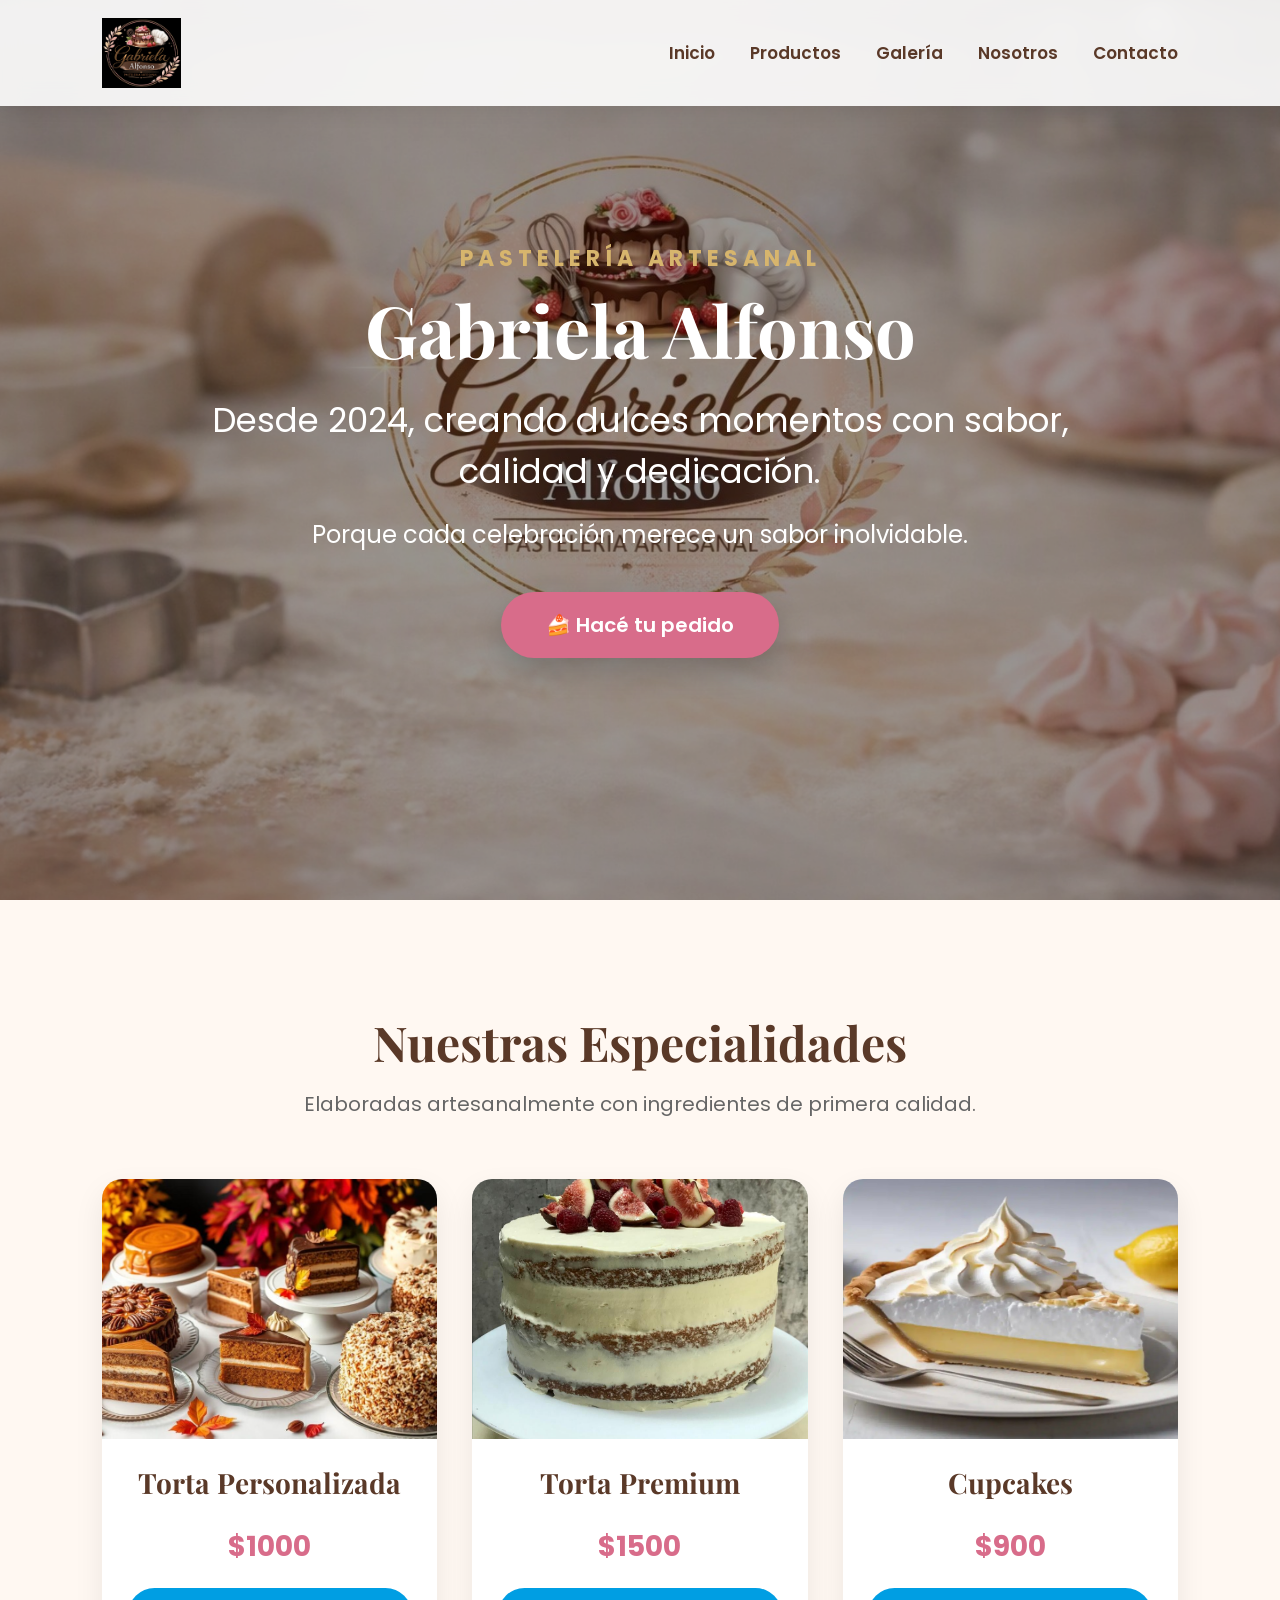
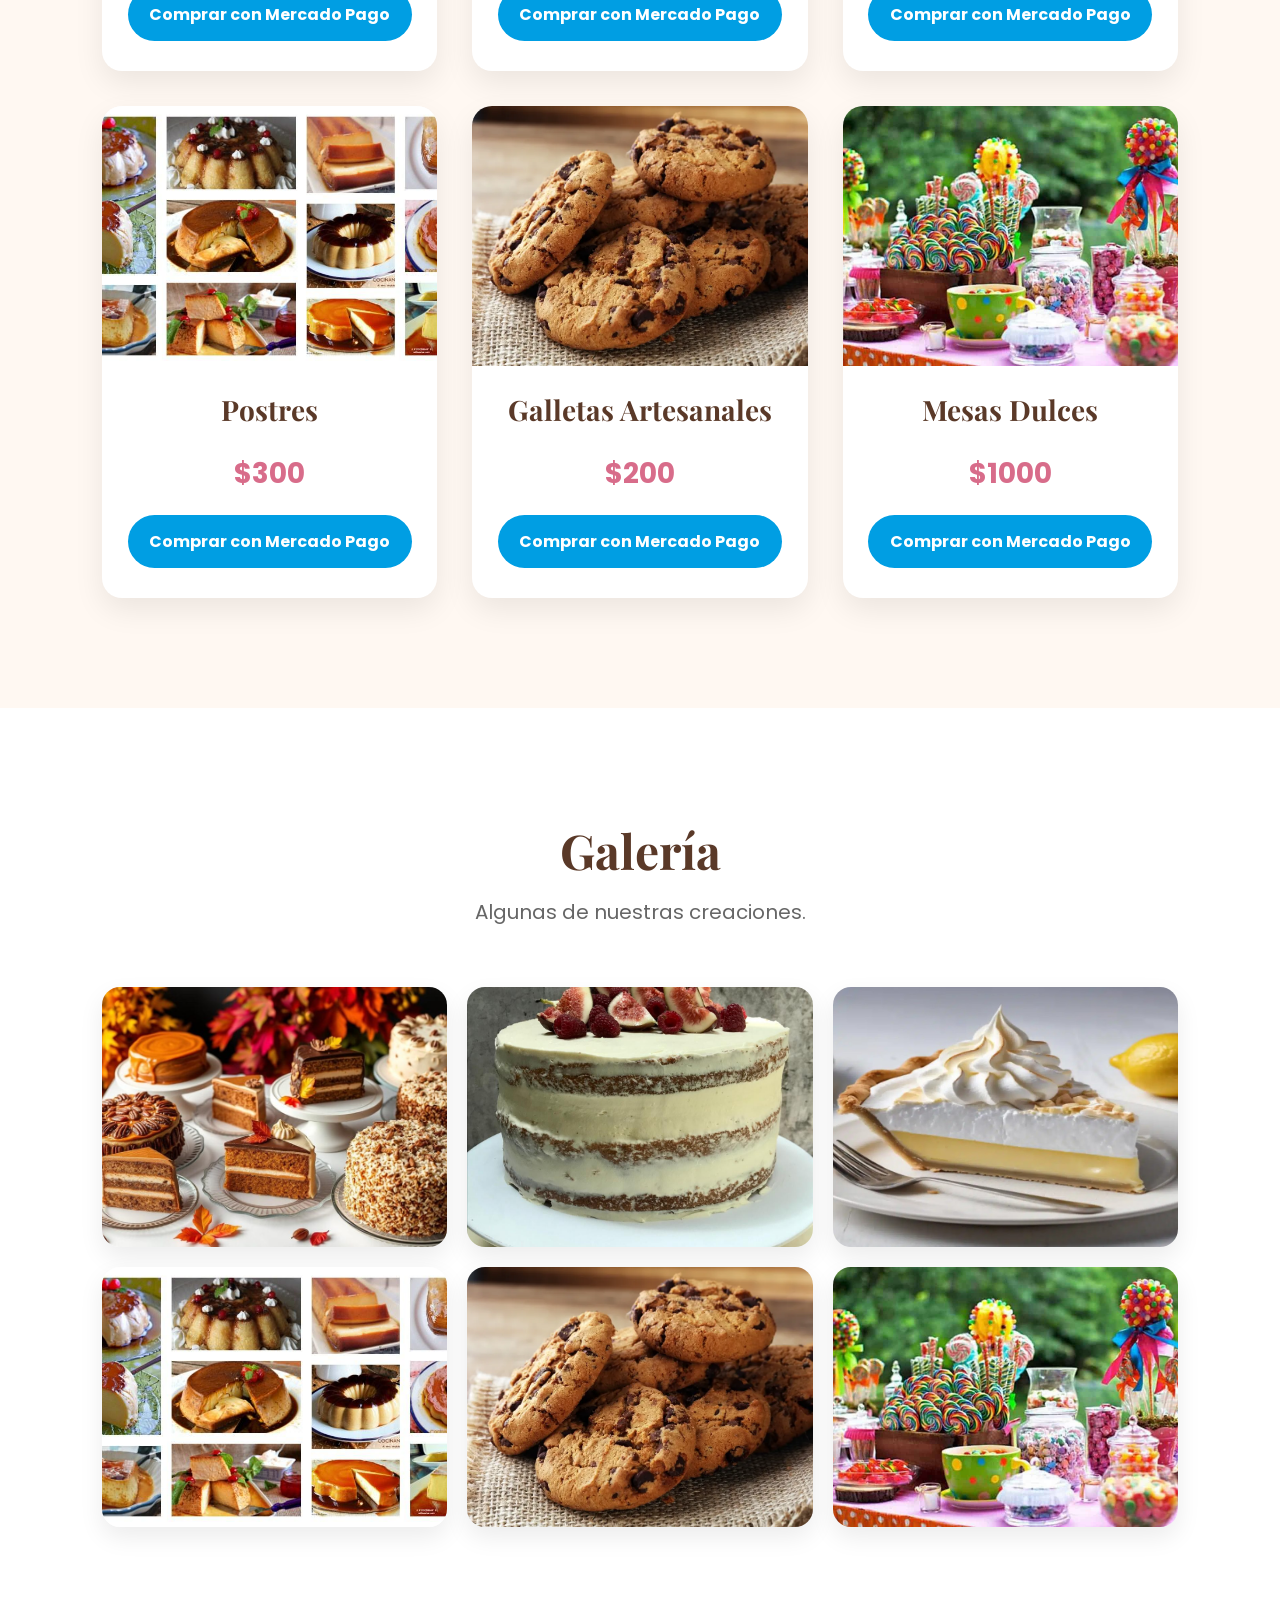
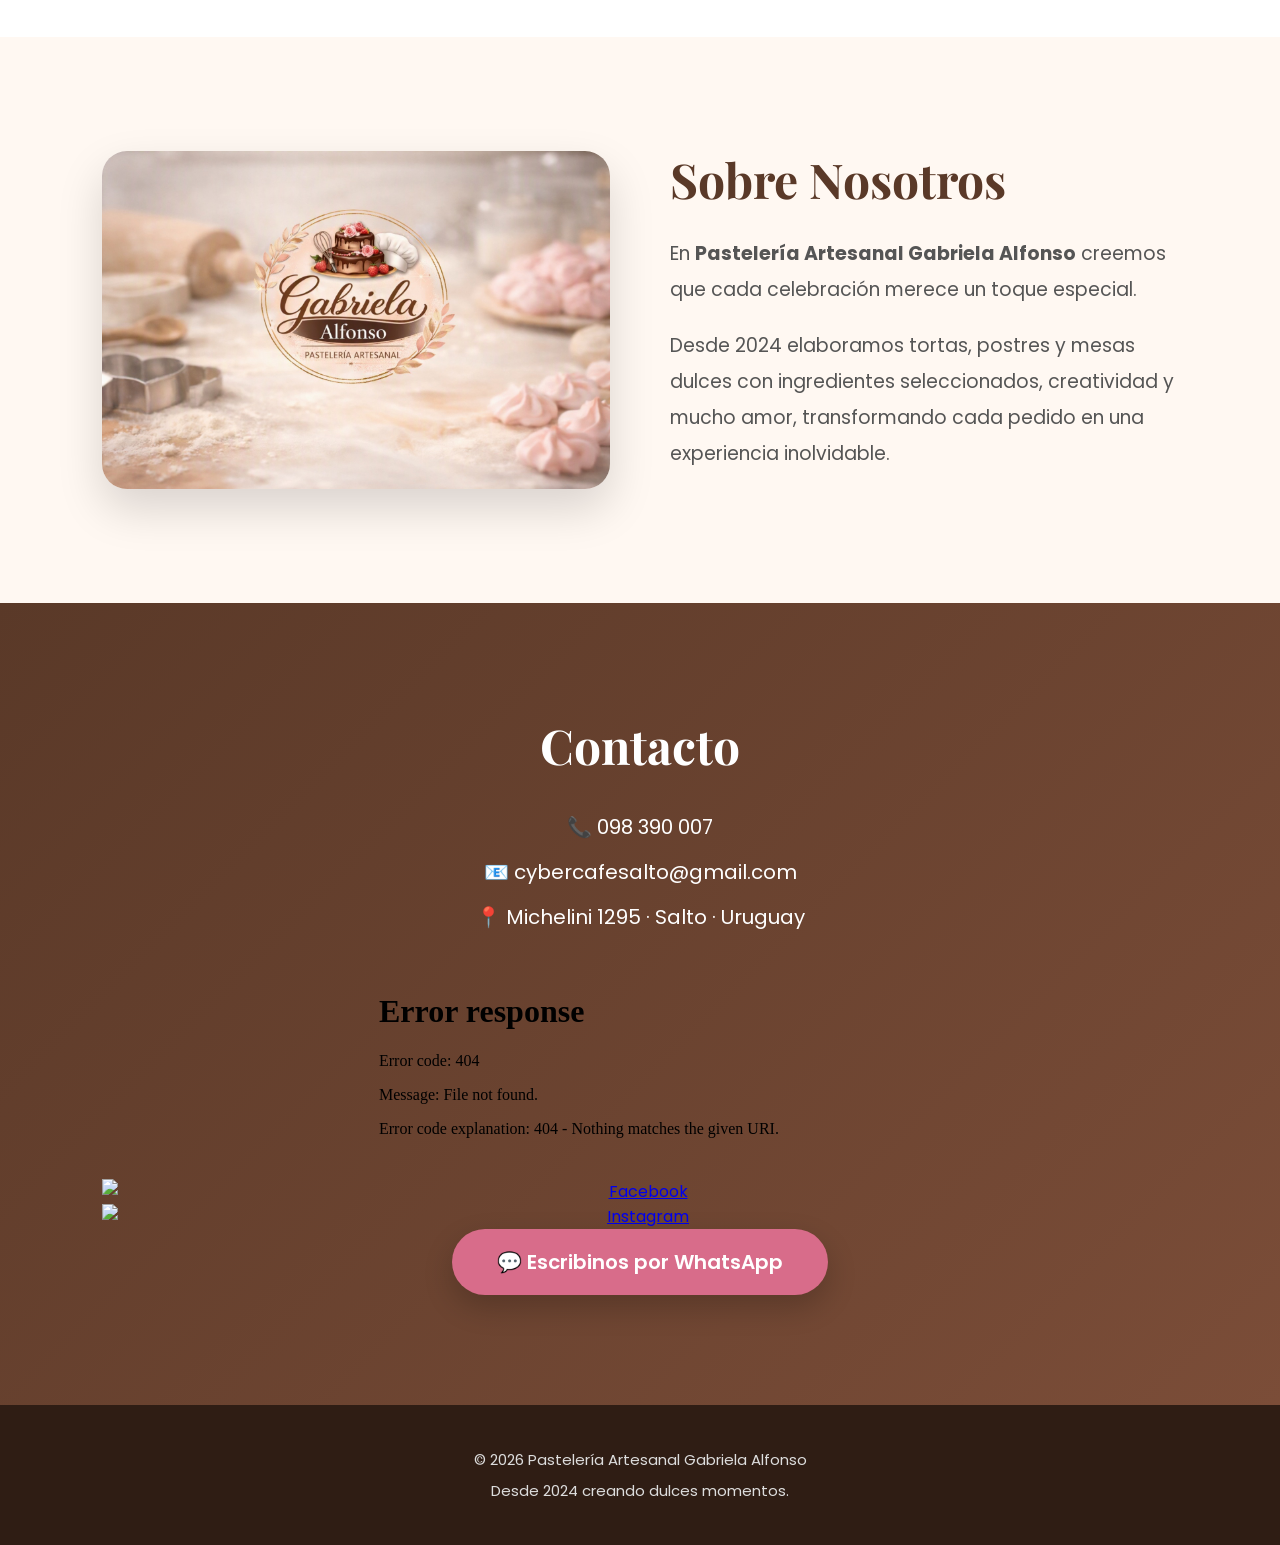
==== index.html @ ba5c2367 "https://github.com/cybercafesalto-crypto/Pasteleria-Gabriela.git" ====
<!DOCTYPE html>
<html lang="es">
<head>
    <meta charset="UTF-8">
    <meta name="viewport" content="width=device-width, initial-scale=1.0">

    <title>Pastelería Artesanal Gabriela Alfonso</title>

    <meta name="description" content="Pastelería artesanal en Salto, Uruguay. Tortas personalizadas, cupcakes, postres, mesas dulces y mucho más.">

    <!-- Google Fonts -->
    <link rel="preconnect" href="https://fonts.googleapis.com">
    <link rel="preconnect" href="https://fonts.gstatic.com" crossorigin>

    <link href="https://fonts.googleapis.com/css2?family=Playfair+Display:wght@600;700;800&family=Poppins:wght@300;400;500;600;700&display=swap" rel="stylesheet">

    <!-- CSS -->
    <link rel="stylesheet" href="styles.css">
</head>

<body>

<!-- ================= HEADER ================= -->

<header class="header">

    <div class="logo">
        <img src="img/logo.png" alt="Pastelería Artesanal Gabriela Alfonso">
    </div>

    <nav class="menu">

        <a href="#inicio">Inicio</a>

        <a href="#productos">Productos</a>

        <a href="#galeria">Galería</a>

        <a href="#nosotros">Nosotros</a>

        <a href="#contacto">Contacto</a>

    </nav>

</header>

<!-- ================= HERO ================= -->

<section id="inicio" class="hero">

    <div class="hero-overlay"></div>

    <div class="hero-content">

        <h3>PASTELERÍA ARTESANAL</h3>

        <h1>Gabriela Alfonso</h1>

        <h2>
            Desde 2024, creando dulces momentos con sabor,
            calidad y dedicación.
        </h2>

        <p>
            Porque cada celebración merece un sabor inolvidable.
        </p>

        <a href="https://wa.me/59898390007"
           target="_blank"
           class="btn">
            🍰 Hacé tu pedido
        </a>

    </div>

</section>

<!-- ================= PRODUCTOS ================= -->

<section id="productos" class="productos">

    <div class="titulo-seccion">

        <h2>Nuestras Especialidades</h2>

        <p>Elaboradas artesanalmente con ingredientes de primera calidad.</p>

    </div>

    <div class="cards">

        <!-- Torta 1 -->

        <div class="card">

            <img src="img/torta1.jpg" alt="Torta Personalizada">

            <h3>Torta Personalizada</h3>

            <p class="precio">$1000</p>

            <a href="https://mpago.la/2j6Uh2i"
               target="_blank"
               class="btn-comprar">
               Comprar con Mercado Pago
            </a>

        </div>

        <!-- Torta 2 -->

        <div class="card">

            <img src="img/torta2.jpg" alt="Torta Premium">

            <h3>Torta Premium</h3>

            <p class="precio">$1500</p>

            <a href="https://mpago.la/2bAXRT5"
               target="_blank"
               class="btn-comprar">
               Comprar con Mercado Pago
            </a>

        </div>

        <!-- Cupcakes -->

        <div class="card">

            <img src="img/cupcakes.jpg" alt="Cupcakes">

            <h3>Cupcakes</h3>

            <p class="precio">$900</p>

            <a href="https://mpago.la/1r7QpM1"
               target="_blank"
               class="btn-comprar">
               Comprar con Mercado Pago
            </a>

        </div>

        <!-- Postres -->

        <div class="card">

            <img src="img/postres.jpg" alt="Postres">

            <h3>Postres</h3>

            <p class="precio">$300</p>

            <a href="https://mpago.la/2XgH3pi"
               target="_blank"
               class="btn-comprar">
               Comprar con Mercado Pago
            </a>

        </div>

        <!-- Galletas -->

        <div class="card">

            <img src="img/galletas.jpg" alt="Galletas">

            <h3>Galletas Artesanales</h3>

            <p class="precio">$200</p>

            <a href="https://mpago.la/1F7pQmu"
               target="_blank"
               class="btn-comprar">
               Comprar con Mercado Pago
            </a>

        </div>

        <!-- Mesas Dulces -->

        <div class="card">

            <img src="img/mesas-dulces.jpg" alt="Mesas Dulces">

            <h3>Mesas Dulces</h3>

            <p class="precio">$1000</p>

            <a href="https://mpago.la/2gS6T5n"
               target="_blank"
               class="btn-comprar">
               Comprar con Mercado Pago
            </a>

        </div>

    </div>

</section>

<!-- ================= GALERÍA ================= -->

<section id="galeria" class="galeria">

    <div class="titulo-seccion">

        <h2>Galería</h2>

        <p>Algunas de nuestras creaciones.</p>

    </div>

    <div class="grid-galeria">

        <img src="img/torta1.jpg" alt="">
        <img src="img/torta2.jpg" alt="">
        <img src="img/cupcakes.jpg" alt="">
        <img src="img/postres.jpg" alt="">
        <img src="img/galletas.jpg" alt="">
        <img src="img/mesas-dulces.jpg" alt="">

    </div>

</section>

<!-- ================= NOSOTROS ================= -->

<section id="nosotros" class="nosotros">

    <div class="nosotros-img">

        <img src="img/hero.jpg" alt="Gabriela Alfonso">

    </div>

    <div class="nosotros-texto">

        <h2>Sobre Nosotros</h2>

        <p>

            En <strong>Pastelería Artesanal Gabriela Alfonso</strong>
            creemos que cada celebración merece un toque especial.

        </p>

        <p>

            Desde 2024 elaboramos tortas, postres y mesas dulces
            con ingredientes seleccionados, creatividad y mucho amor,
            transformando cada pedido en una experiencia inolvidable.

        </p>

    </div>

</section>

<!-- ================= CONTACTO ================= -->

<section id="contacto" class="contacto">

    <h2>Contacto</h2>

    <div class="datos">

        <p>📞 098 390 007</p>

        <p>📧 cybercafesalto@gmail.com</p>

        <p>📍 Michelini 1295 · Salto · Uruguay</p>

    </div>

<div class="mapa">

    <iframe
        src="AQUÍ_PEGA_EL_ENLACE_EMBED_DE_GOOGLE_MAPS"
        width="50%"
        height="200"
        style="border:0;border-radius:20px;"
        allowfullscreen=""
        loading="lazy">
    </iframe>

</div>

<div class="redes">

    <a href="https://www.facebook.com/TU_PAGINA" target="_blank">
        <img src="img/facebook.png" alt="Facebook">
    </a>

    <a href="https://www.instagram.com/TU_USUARIO" target="_blank">
        <img src="img/instagram.png" alt="Instagram">
    </a>

</div>

</div>

    <a href="https://wa.me/59898390007"
       target="_blank"
       class="btn">

       💬 Escribinos por WhatsApp

    </a>

</section>

<!-- ================= FOOTER ================= -->

<footer>

    <p>

        © 2026 Pastelería Artesanal Gabriela Alfonso

    </p>

    <p>

        Desde 2024 creando dulces momentos.

    </p>

</footer>

<script src="script.js"></script>

</body>
</html>
---- styles.css ----
/* ===================================================
   PASTELERÍA ARTESANAL GABRIELA ALFONSO 3.0
   PARTE 1
=================================================== */

/* RESET */

*{
    margin:0;
    padding:0;
    box-sizing:border-box;
}

html{
    scroll-behavior:smooth;
}

body{
    font-family:'Poppins',sans-serif;
    background:#fff8f2;
    color:#333;
    overflow-x:hidden;
}

/* COLORES */

:root{

    --rosa:#d86c8a;
    --rosa-claro:#f6d8df;
    --crema:#fff8f2;
    --blanco:#ffffff;
    --chocolate:#5a3928;
    --dorado:#d7b56d;
    --gris:#666;

}

/* ===================== HEADER ====================== */

.header{

    position:fixed;

    top:0;
    left:0;

    width:100%;

    padding:18px 8%;

    display:flex;

    justify-content:space-between;

    align-items:center;

    background:rgba(255,255,255,.90);

    backdrop-filter:blur(10px);

    z-index:999;

    box-shadow:0 5px 20px rgba(0,0,0,.08);

}

.logo img{

    height:70px;

}

/* ================= MENU ================= */

.menu{

    display:flex;

    gap:35px;

}

.menu a{

    text-decoration:none;

    color:var(--chocolate);

    font-weight:600;

    transition:.3s;

    font-size:17px;

}

.menu a:hover{

    color:var(--rosa);

}

/* ================= HERO ================= */

.hero{

    position:relative;

    width:100%;

    height:100vh;

    background:url("img/hero.jpg") center center/cover no-repeat;

    display:flex;

    justify-content:center;

    align-items:center;

}

.hero-overlay{

    position:absolute;

    width:100%;

    height:100%;

    background:rgba(0,0,0,.40);

}

.hero-content{

    position:relative;

    z-index:2;

    text-align:center;

    color:white;

    width:90%;

    max-width:900px;

    animation:fadeUp 1.5s ease;

}

.hero h3{

    font-size:22px;

    letter-spacing:5px;

    color:var(--dorado);

    margin-bottom:15px;

}

.hero h1{

    font-family:'Playfair Display',serif;

    font-size:72px;

    margin-bottom:25px;

    line-height:1.1;

}

.hero h2{

    font-size:34px;

    font-weight:400;

    margin-bottom:20px;

}

.hero p{

    font-size:24px;

    margin-bottom:40px;

}

/* ================= BOTÓN ================= */

.btn{

    display:inline-block;

    padding:18px 45px;

    background:var(--rosa);

    color:white;

    text-decoration:none;

    border-radius:50px;

    font-size:20px;

    font-weight:600;

    transition:.35s;

    box-shadow:0 12px 30px rgba(0,0,0,.20);

}

.btn:hover{

    transform:translateY(-5px);

    background:#c45d79;

    box-shadow:0 20px 35px rgba(0,0,0,.25);

}

/* ================= TITULOS ================= */

.titulo-seccion{

    text-align:center;

    margin-bottom:60px;

}

.titulo-seccion h2{

    font-family:'Playfair Display',serif;

    font-size:48px;

    color:var(--chocolate);

    margin-bottom:15px;

}

.titulo-seccion p{

    color:var(--gris);

    font-size:20px;

}

/* ================= ESPACIADO ================= */

section{

    padding:110px 8%;

}

/* ================= ANIMACIÓN ================= */

@keyframes fadeUp{

    from{

        opacity:0;

        transform:translateY(50px);

    }

    to{

        opacity:1;

        transform:translateY(0);

    }

}

/* ================= RESPONSIVE ================= */

@media(max-width:900px){

.header{

flex-direction:column;

padding:20px;

}

.menu{

margin-top:20px;

gap:18px;

flex-wrap:wrap;

justify-content:center;

}

.hero h1{

font-size:48px;

}

.hero h2{

font-size:24px;

}

.hero p{

font-size:18px;

}

.logo img{

height:60px;

}

.btn{

font-size:18px;

padding:15px 30px;

}

}
/* ===================================================
   PASTELERÍA ARTESANAL GABRIELA ALFONSO 3.0
   PARTE 2
===================================================*/

/*======================
      PRODUCTOS
=======================*/

.productos{
    background:var(--crema);
}

.cards{

    display:grid;

    grid-template-columns:repeat(auto-fit,minmax(260px,1fr));

    gap:35px;

    margin-top:50px;

}

.card{

    background:#fff;

    border-radius:20px;

    overflow:hidden;

    box-shadow:0 12px 30px rgba(0,0,0,.08);

    transition:.35s;

    cursor:pointer;

}

.card:hover{

    transform:translateY(-12px);

    box-shadow:0 20px 40px rgba(0,0,0,.15);

}

.card img{

    width:100%;

    height:260px;

    object-fit:cover;

    transition:.5s;

}

.card:hover img{

    transform:scale(1.08);

}

.card h3{

    font-family:'Playfair Display',serif;

    color:var(--chocolate);

    text-align:center;

    padding:25px;

    font-size:28px;

}

/*======================
        GALERÍA
=======================*/

.galeria{

    background:white;

}

.grid-galeria{

    display:grid;

    grid-template-columns:repeat(auto-fit,minmax(280px,1fr));

    gap:20px;

}

.grid-galeria img{

    width:100%;

    height:260px;

    object-fit:cover;

    border-radius:18px;

    transition:.4s;

    cursor:pointer;

    box-shadow:0 10px 25px rgba(0,0,0,.08);

}

.grid-galeria img:hover{

    transform:scale(1.05);

    box-shadow:0 18px 35px rgba(0,0,0,.20);

}

/*======================
      NOSOTROS
=======================*/

.nosotros{

    display:grid;

    grid-template-columns:1fr 1fr;

    gap:60px;

    align-items:center;

    background:#fff8f2;

}

.nosotros-img img{

    width:100%;

    border-radius:25px;

    box-shadow:0 20px 45px rgba(0,0,0,.15);

}

.nosotros-texto h2{

    font-family:'Playfair Display',serif;

    font-size:48px;

    color:var(--chocolate);

    margin-bottom:25px;

}

.nosotros-texto p{

    font-size:19px;

    line-height:1.9;

    color:#555;

    margin-bottom:20px;

}

/*======================
    EFECTOS SUAVES
=======================*/

.card,
.grid-galeria img,
.btn{

    transition:all .35s ease;

}

/*======================
      RESPONSIVE
=======================*/

@media(max-width:900px){

    .nosotros{

        grid-template-columns:1fr;

        text-align:center;

    }

    .nosotros-texto h2{

        font-size:38px;

    }

    .card h3{

        font-size:24px;

    }

}
/* ===================================================
   PASTELERÍA ARTESANAL GABRIELA ALFONSO 3.0
   PARTE 3
===================================================*/

/*======================
      CONTACTO
=======================*/

.contacto{

    background:linear-gradient(135deg,#5a3928,#7b4d38);

    color:white;

    text-align:center;

}

.contacto h2{

    font-family:'Playfair Display',serif;

    font-size:48px;

    margin-bottom:35px;

}

.datos{

    margin-bottom:40px;

}

.datos p{

    font-size:20px;

    margin:15px 0;

}

/*======================
        FOOTER
=======================*/

footer{

    background:#2f1d14;

    color:#ddd;

    text-align:center;

    padding:35px 20px;

}

footer p{

    margin:8px 0;

    font-size:15px;

}

/*======================
      BOTÓN ARRIBA
=======================*/

#btnTop{

    position:fixed;

    right:25px;

    bottom:25px;

    width:55px;

    height:55px;

    border:none;

    border-radius:50%;

    background:var(--rosa);

    color:#fff;

    font-size:24px;

    cursor:pointer;

    display:none;

    z-index:999;

    box-shadow:0 10px 25px rgba(0,0,0,.25);

    transition:.3s;

}

#btnTop:hover{

    transform:translateY(-5px);

    background:#c45d79;

}

/*======================
      SCROLLBAR
=======================*/

::-webkit-scrollbar{

    width:10px;

}

::-webkit-scrollbar-track{

    background:#f4e7e7;

}

::-webkit-scrollbar-thumb{

    background:var(--rosa);

    border-radius:20px;

}

::-webkit-scrollbar-thumb:hover{

    background:#bf5d77;

}

/*======================
      SELECCIÓN
=======================*/

::selection{

    background:var(--rosa);

    color:white;

}

/*======================
      ANIMACIONES
=======================*/

@keyframes aparecer{

    from{

        opacity:0;

        transform:translateY(40px);

    }

    to{

        opacity:1;

        transform:translateY(0);

    }

}

.productos,
.galeria,
.nosotros,
.contacto{

    animation:aparecer 1s ease;

}

/*======================
      IMÁGENES
=======================*/

img{

    max-width:100%;

    display:block;

}

/*======================
      ENLACES
=======================*/

a{

    transition:.3s;

}

/*======================
      RESPONSIVE
=======================*/

@media(max-width:768px){

    section{

        padding:80px 6%;

    }

    .titulo-seccion h2{

        font-size:36px;

    }

    .contacto h2{

        font-size:36px;

    }

    .datos p{

        font-size:18px;

    }

    .redes{

    margin-top:25px;

    display:flex;

    justify-content:center;

    gap:20px;

}

.redes img{

    width:45px;

    transition:.3s;

}

.redes img:hover{

    transform:scale(1.2);

}

    footer{

        font-size:14px;

    }

}

.precio{

    font-size:28px;

    font-weight:bold;

    color:#d86c8a;

    text-align:center;

    margin-bottom:20px;

}

.btn-comprar{

    display:block;

    width:85%;

    margin:20px auto 30px;

    text-align:center;

    background:#009ee3;

    color:white;

    padding:14px;

    border-radius:40px;

    text-decoration:none;

    font-weight:bold;

    transition:.3s;

}

.btn-comprar:hover{

    background:#007eb8;

    transform:scale(1.04);

}
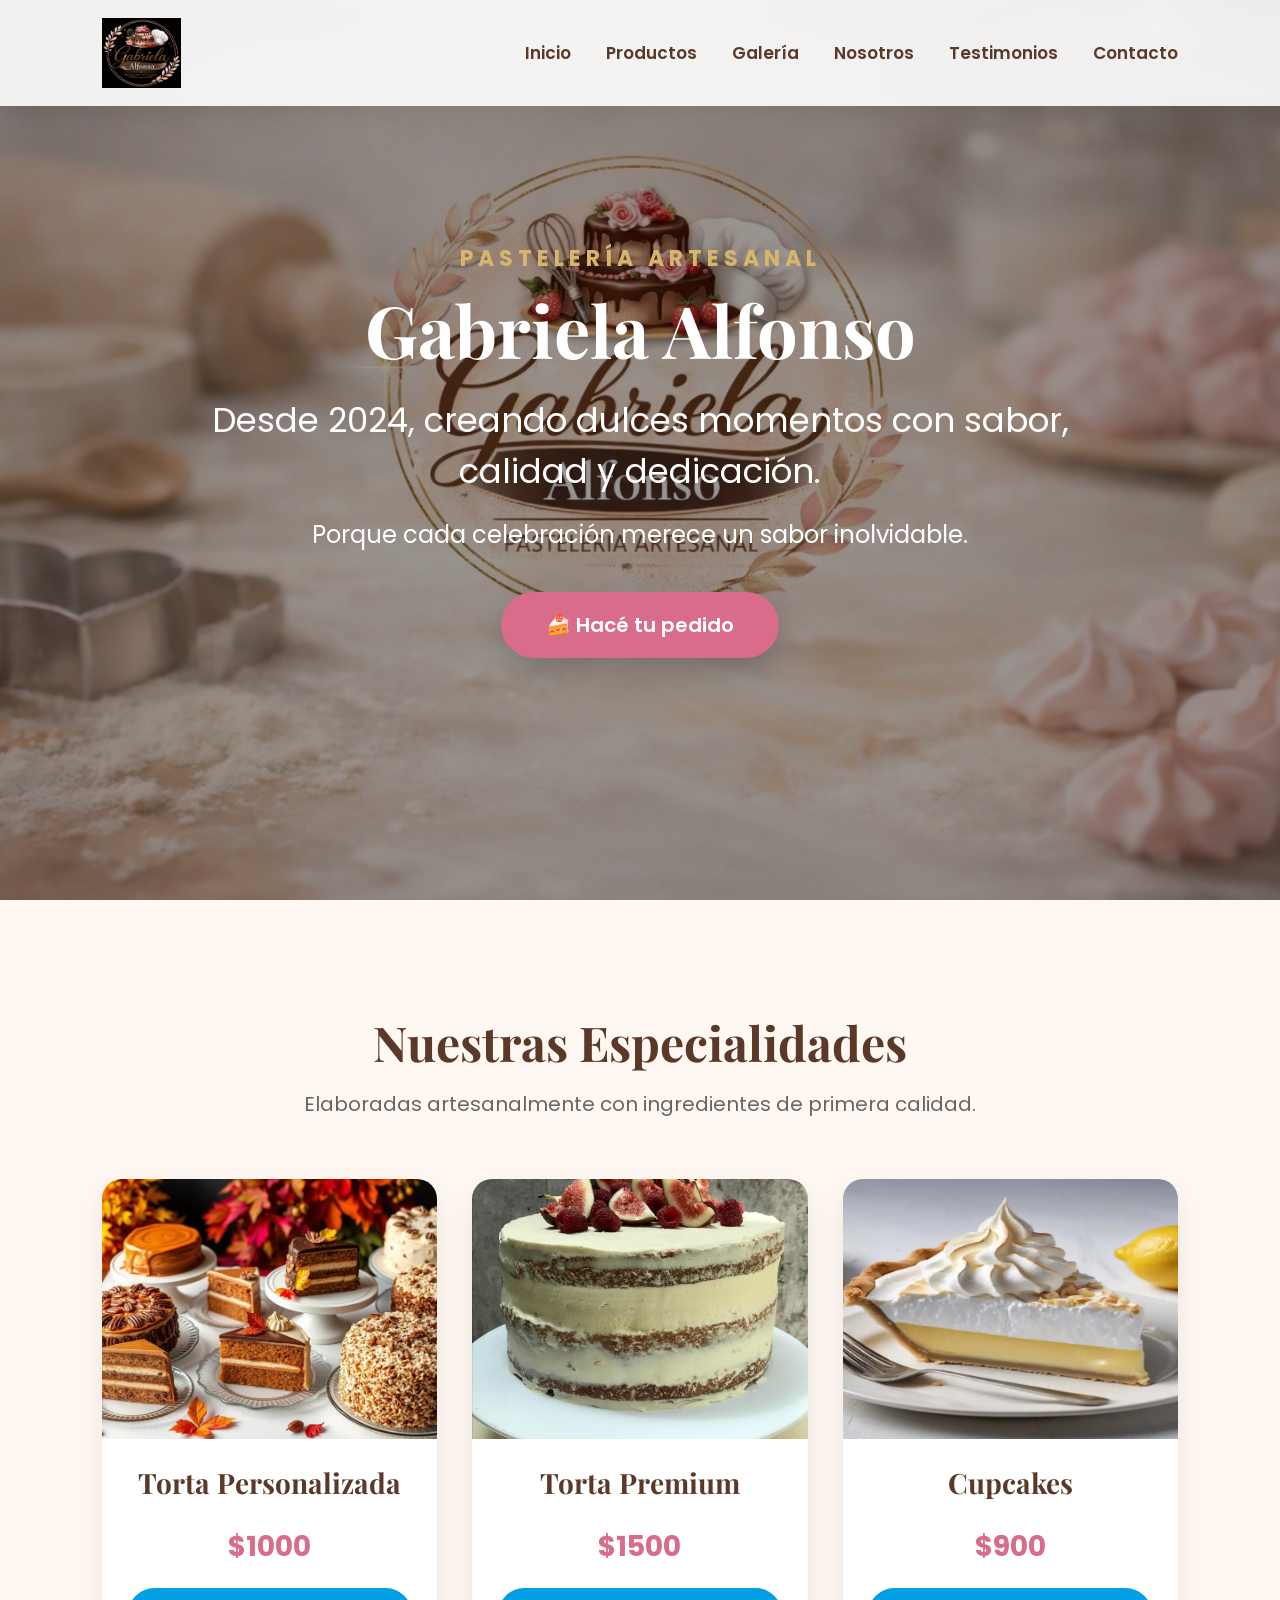
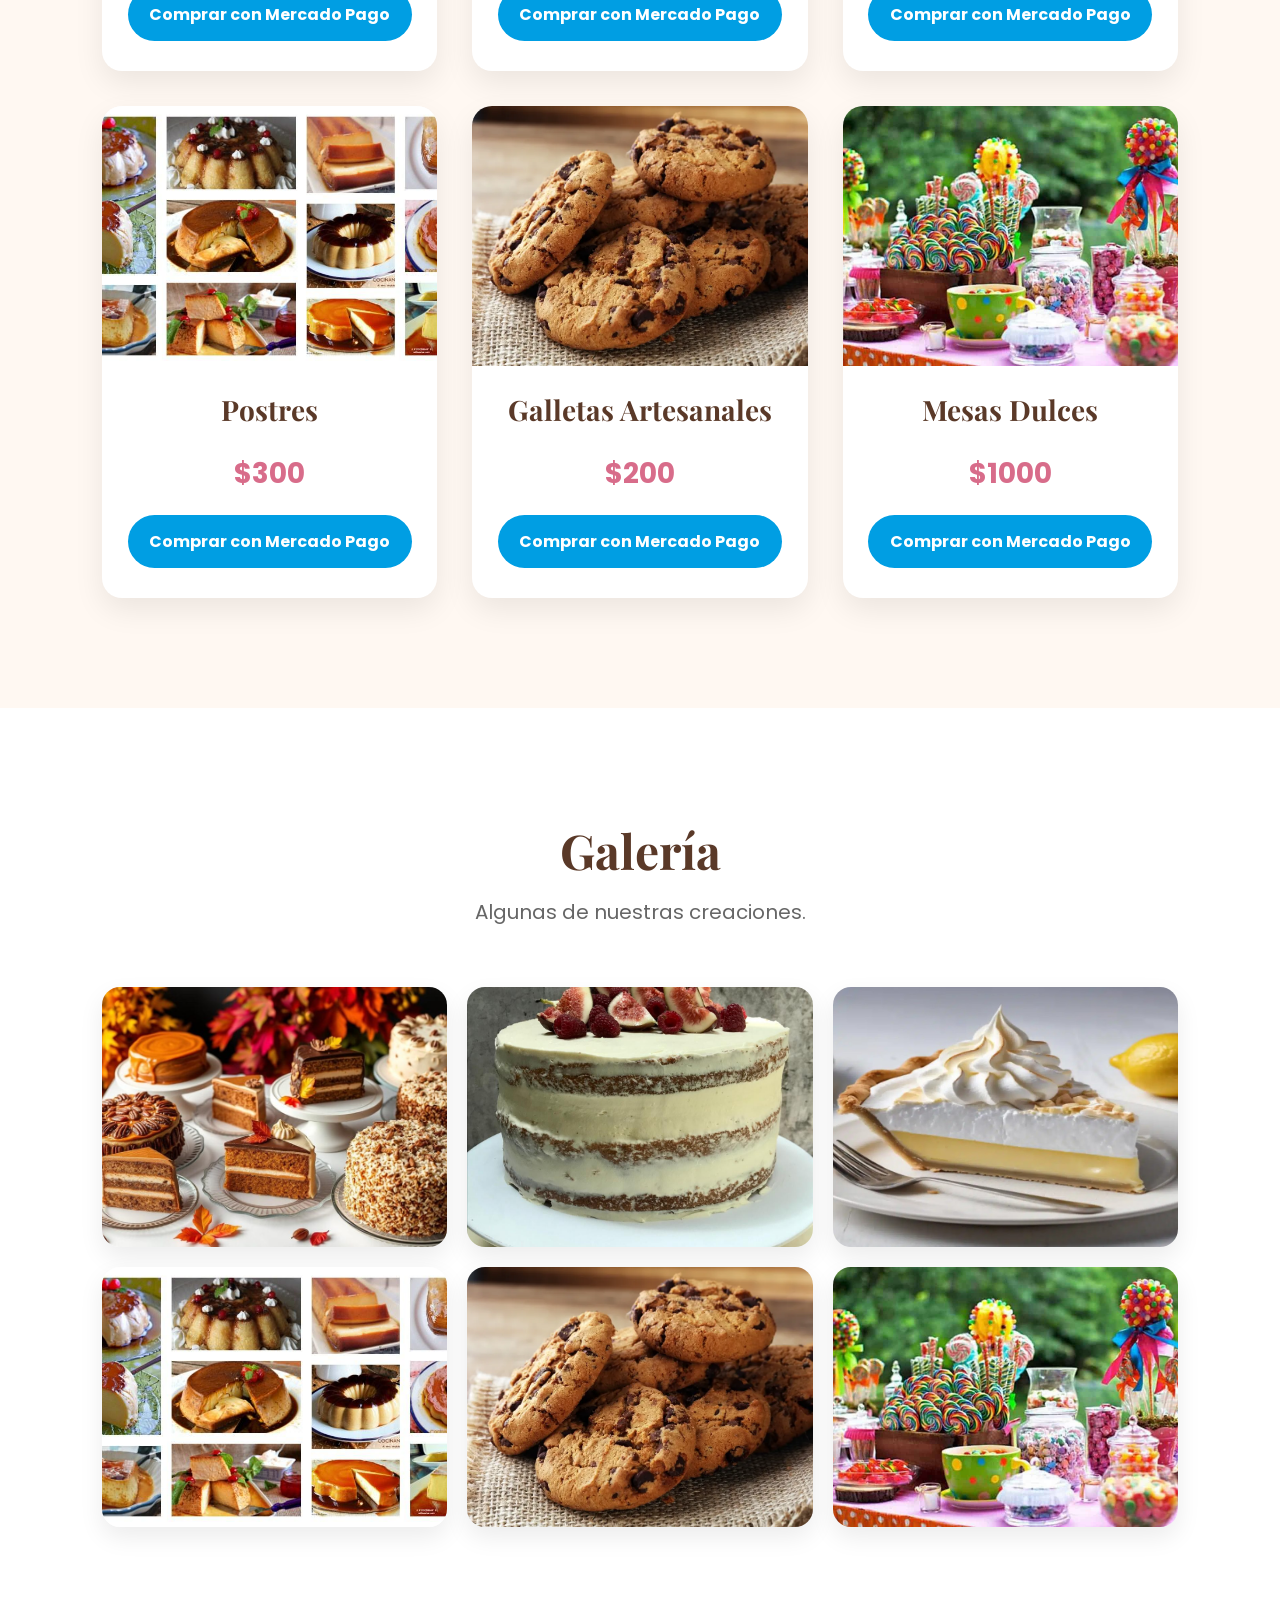
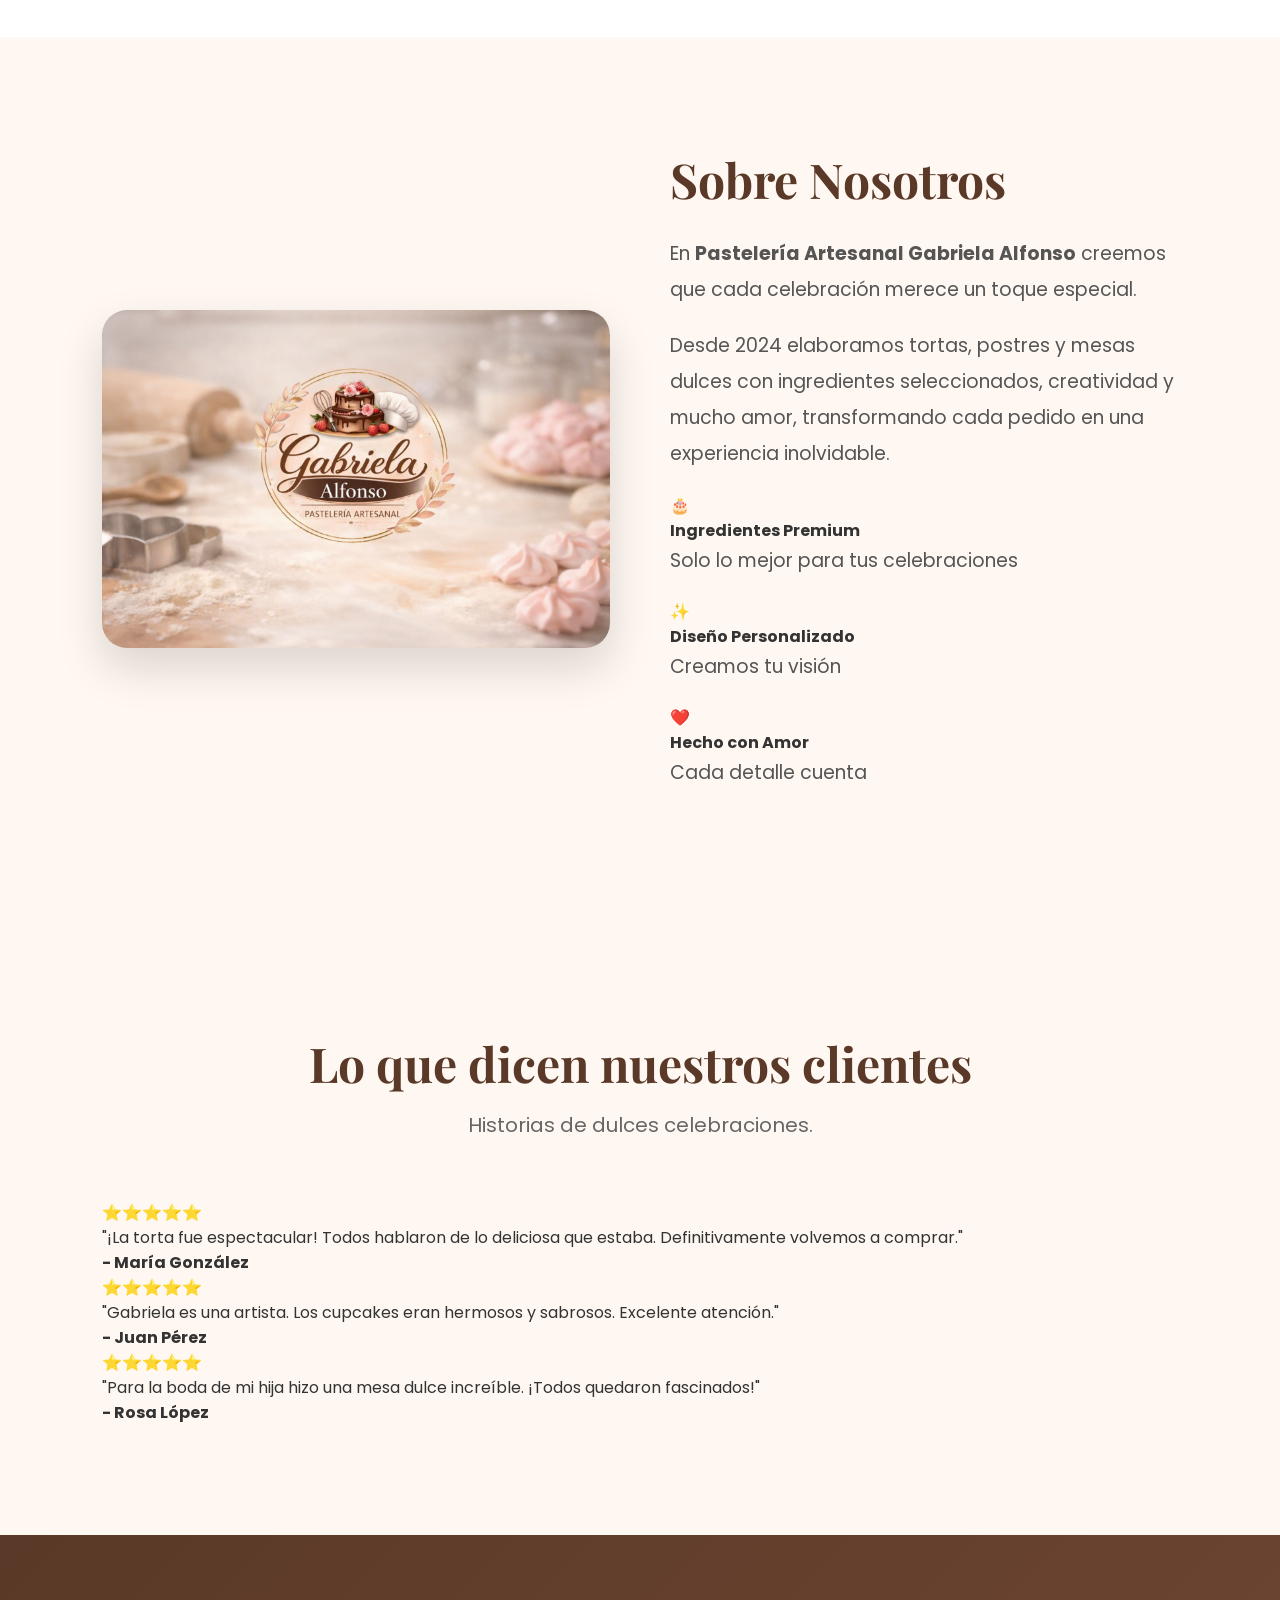
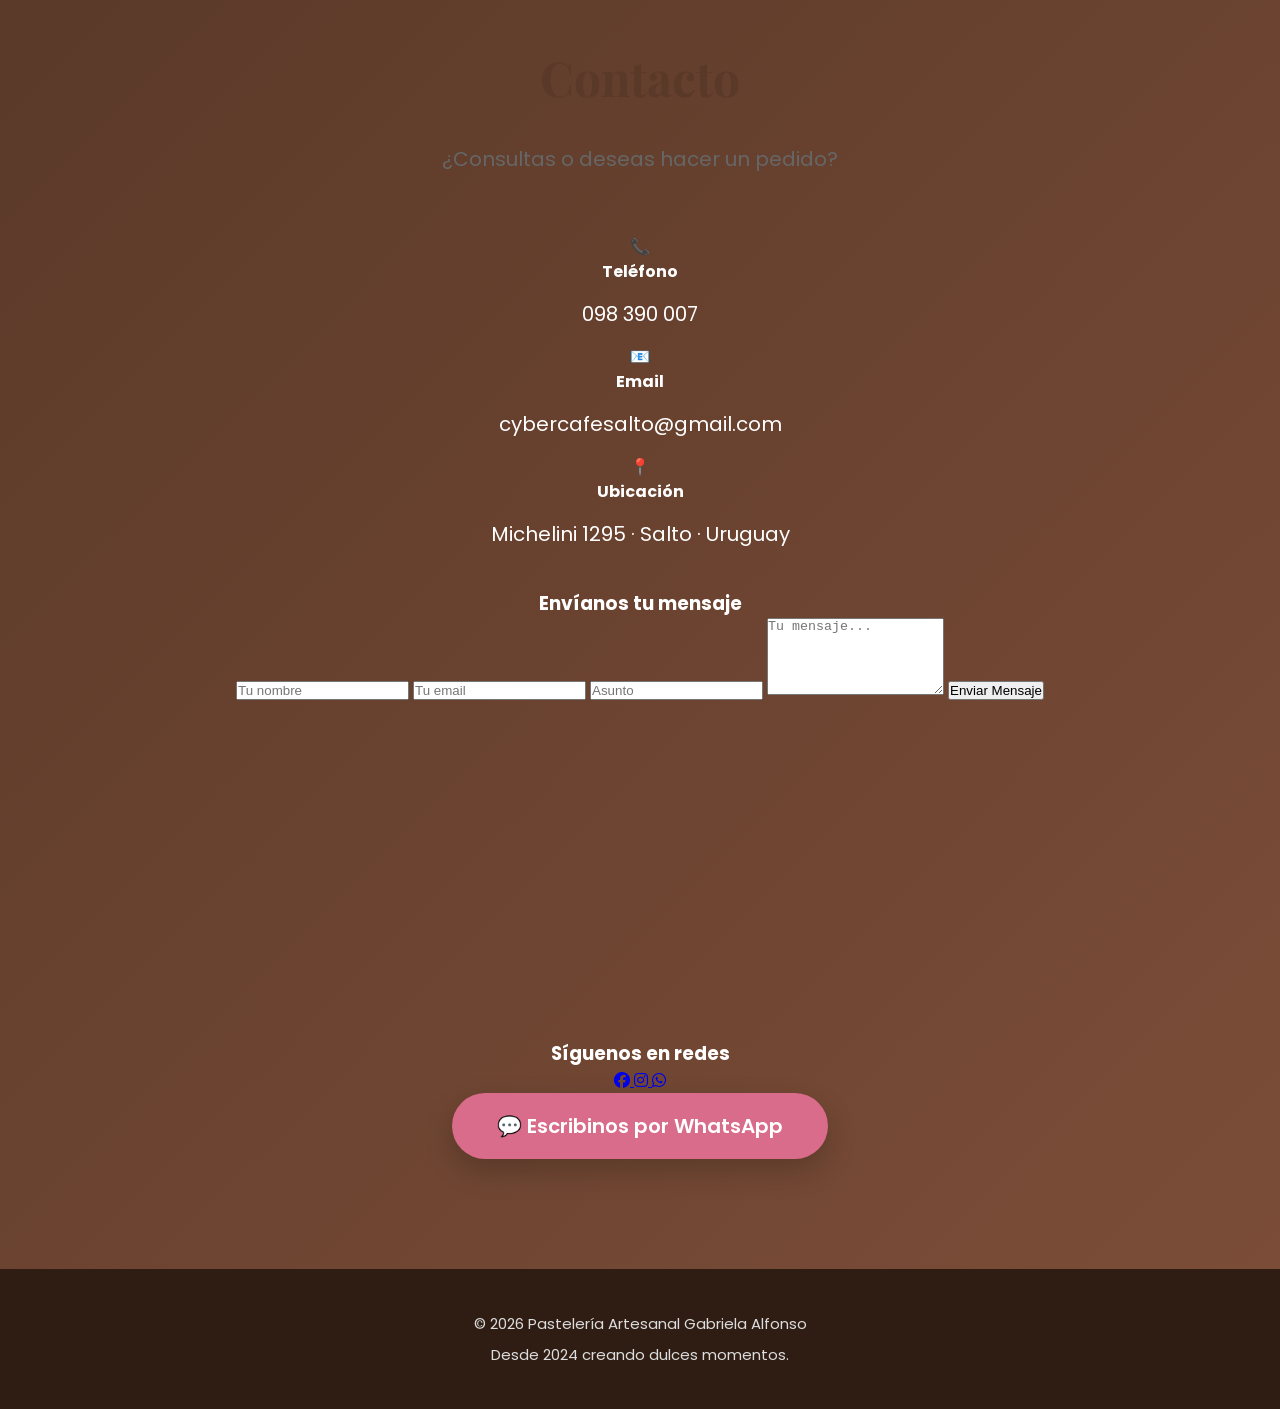
==== commit 572ebe61: "Add testimonials section, contact form, and social media icons with Font Awesome" ====
--- a/index.html
+++ b/index.html
@@ -14,6 +14,9 @@
 
     <link href="https://fonts.googleapis.com/css2?family=Playfair+Display:wght@600;700;800&family=Poppins:wght@300;400;500;600;700&display=swap" rel="stylesheet">
 
+    <!-- Font Awesome para iconos -->
+    <link rel="stylesheet" href="https://cdnjs.cloudflare.com/ajax/libs/font-awesome/6.4.0/css/all.min.css">
+
     <!-- CSS -->
     <link rel="stylesheet" href="styles.css">
 </head>
@@ -37,6 +40,8 @@
         <a href="#galeria">Galería</a>
 
         <a href="#nosotros">Nosotros</a>
+
+        <a href="#testimonios">Testimonios</a>
 
         <a href="#contacto">Contacto</a>
 
@@ -215,12 +220,12 @@
 
     <div class="grid-galeria">
 
-        <img src="img/torta1.jpg" alt="">
-        <img src="img/torta2.jpg" alt="">
-        <img src="img/cupcakes.jpg" alt="">
-        <img src="img/postres.jpg" alt="">
-        <img src="img/galletas.jpg" alt="">
-        <img src="img/mesas-dulces.jpg" alt="">
+        <img src="img/torta1.jpg" alt="Torta 1">
+        <img src="img/torta2.jpg" alt="Torta 2">
+        <img src="img/cupcakes.jpg" alt="Cupcakes">
+        <img src="img/postres.jpg" alt="Postres">
+        <img src="img/galletas.jpg" alt="Galletas">
+        <img src="img/mesas-dulces.jpg" alt="Mesas Dulces">
 
     </div>
 
@@ -255,6 +260,60 @@
 
         </p>
 
+        <div class="caracteristicas">
+            <div class="caracteristica">
+                <span class="icono">🎂</span>
+                <h4>Ingredientes Premium</h4>
+                <p>Solo lo mejor para tus celebraciones</p>
+            </div>
+            <div class="caracteristica">
+                <span class="icono">✨</span>
+                <h4>Diseño Personalizado</h4>
+                <p>Creamos tu visión</p>
+            </div>
+            <div class="caracteristica">
+                <span class="icono">❤️</span>
+                <h4>Hecho con Amor</h4>
+                <p>Cada detalle cuenta</p>
+            </div>
+        </div>
+
+    </div>
+
+</section>
+
+<!-- ================= TESTIMONIOS ================= -->
+
+<section id="testimonios" class="testimonios">
+
+    <div class="titulo-seccion">
+
+        <h2>Lo que dicen nuestros clientes</h2>
+
+        <p>Historias de dulces celebraciones.</p>
+
+    </div>
+
+    <div class="testimonios-container">
+
+        <div class="testimonio">
+            <div class="estrellas">⭐⭐⭐⭐⭐</div>
+            <p>"¡La torta fue espectacular! Todos hablaron de lo deliciosa que estaba. Definitivamente volvemos a comprar."</p>
+            <h4>- María González</h4>
+        </div>
+
+        <div class="testimonio">
+            <div class="estrellas">⭐⭐⭐⭐⭐</div>
+            <p>"Gabriela es una artista. Los cupcakes eran hermosos y sabrosos. Excelente atención."</p>
+            <h4>- Juan Pérez</h4>
+        </div>
+
+        <div class="testimonio">
+            <div class="estrellas">⭐⭐⭐⭐⭐</div>
+            <p>"Para la boda de mi hija hizo una mesa dulce increíble. ¡Todos quedaron fascinados!"</p>
+            <h4>- Rosa López</h4>
+        </div>
+
     </div>
 
 </section>
@@ -263,51 +322,89 @@
 
 <section id="contacto" class="contacto">
 
-    <h2>Contacto</h2>
-
-    <div class="datos">
-
-        <p>📞 098 390 007</p>
-
-        <p>📧 cybercafesalto@gmail.com</p>
-
-        <p>📍 Michelini 1295 · Salto · Uruguay</p>
-
-    </div>
-
-<div class="mapa">
-
-    <iframe
-        src="AQUÍ_PEGA_EL_ENLACE_EMBED_DE_GOOGLE_MAPS"
-        width="50%"
-        height="200"
-        style="border:0;border-radius:20px;"
-        allowfullscreen=""
-        loading="lazy">
-    </iframe>
-
-</div>
-
-<div class="redes">
-
-    <a href="https://www.facebook.com/TU_PAGINA" target="_blank">
-        <img src="img/facebook.png" alt="Facebook">
-    </a>
-
-    <a href="https://www.instagram.com/TU_USUARIO" target="_blank">
-        <img src="img/instagram.png" alt="Instagram">
-    </a>
-
-</div>
-
-</div>
+    <div class="titulo-seccion">
+        <h2>Contacto</h2>
+        <p>¿Consultas o deseas hacer un pedido?</p>
+    </div>
+
+    <div class="contacto-content">
+
+        <div class="datos">
+
+            <div class="dato">
+                <span class="icono-dato">📞</span>
+                <div>
+                    <h4>Teléfono</h4>
+                    <p>098 390 007</p>
+                </div>
+            </div>
+
+            <div class="dato">
+                <span class="icono-dato">📧</span>
+                <div>
+                    <h4>Email</h4>
+                    <p>cybercafesalto@gmail.com</p>
+                </div>
+            </div>
+
+            <div class="dato">
+                <span class="icono-dato">📍</span>
+                <div>
+                    <h4>Ubicación</h4>
+                    <p>Michelini 1295 · Salto · Uruguay</p>
+                </div>
+            </div>
+
+        </div>
+
+        <div class="formulario-contacto">
+            <h3>Envíanos tu mensaje</h3>
+            <form id="formularioContacto">
+                <input type="text" id="nombre" placeholder="Tu nombre" required>
+                <input type="email" id="email" placeholder="Tu email" required>
+                <input type="text" id="asunto" placeholder="Asunto" required>
+                <textarea id="mensaje" placeholder="Tu mensaje..." rows="5" required></textarea>
+                <button type="submit" class="btn-enviar">Enviar Mensaje</button>
+            </form>
+            <p id="mensajeEnvio" class="mensaje-envio"></p>
+        </div>
+
+    </div>
+
+    <div class="mapa">
+
+        <iframe
+            src="https://www.google.com/maps/embed?pb=!1m18!1m12!1m3!1d3280.7519236594635!2d-56.31494!3d-31.38!2m3!1f0!2f0!3f0!3m2!1i1024!2i768!4f13.1!3m3!1m2!1s0x959b3a8b8b8b8b8d%3A0x8b8b8b8b8b8b8b8b!2sMichelini%201295%2C%20Salto%2C%20Uruguay!5e0!3m2!1ses!2suy!4v1234567890"
+            width="100%"
+            height="300"
+            style="border:0;border-radius:20px;margin-top:30px;"
+            allowfullscreen=""
+            loading="lazy">
+        </iframe>
+
+    </div>
+
+    <div class="redes">
+        <h3>Síguenos en redes</h3>
+        <div class="iconos-redes">
+            <a href="https://www.facebook.com/pasteleriagabriela" target="_blank" title="Facebook" class="red-icon">
+                <i class="fab fa-facebook"></i>
+            </a>
+
+            <a href="https://www.instagram.com/pasteleriagabriela" target="_blank" title="Instagram" class="red-icon">
+                <i class="fab fa-instagram"></i>
+            </a>
+
+            <a href="https://wa.me/59898390007" target="_blank" title="WhatsApp" class="red-icon whatsapp">
+                <i class="fab fa-whatsapp"></i>
+            </a>
+        </div>
+    </div>
 
     <a href="https://wa.me/59898390007"
        target="_blank"
-       class="btn">
-
+       class="btn whatsapp-btn">
        💬 Escribinos por WhatsApp
-
     </a>
 
 </section>
@@ -333,4 +430,4 @@
 <script src="script.js"></script>
 
 </body>
-</html>+</html>
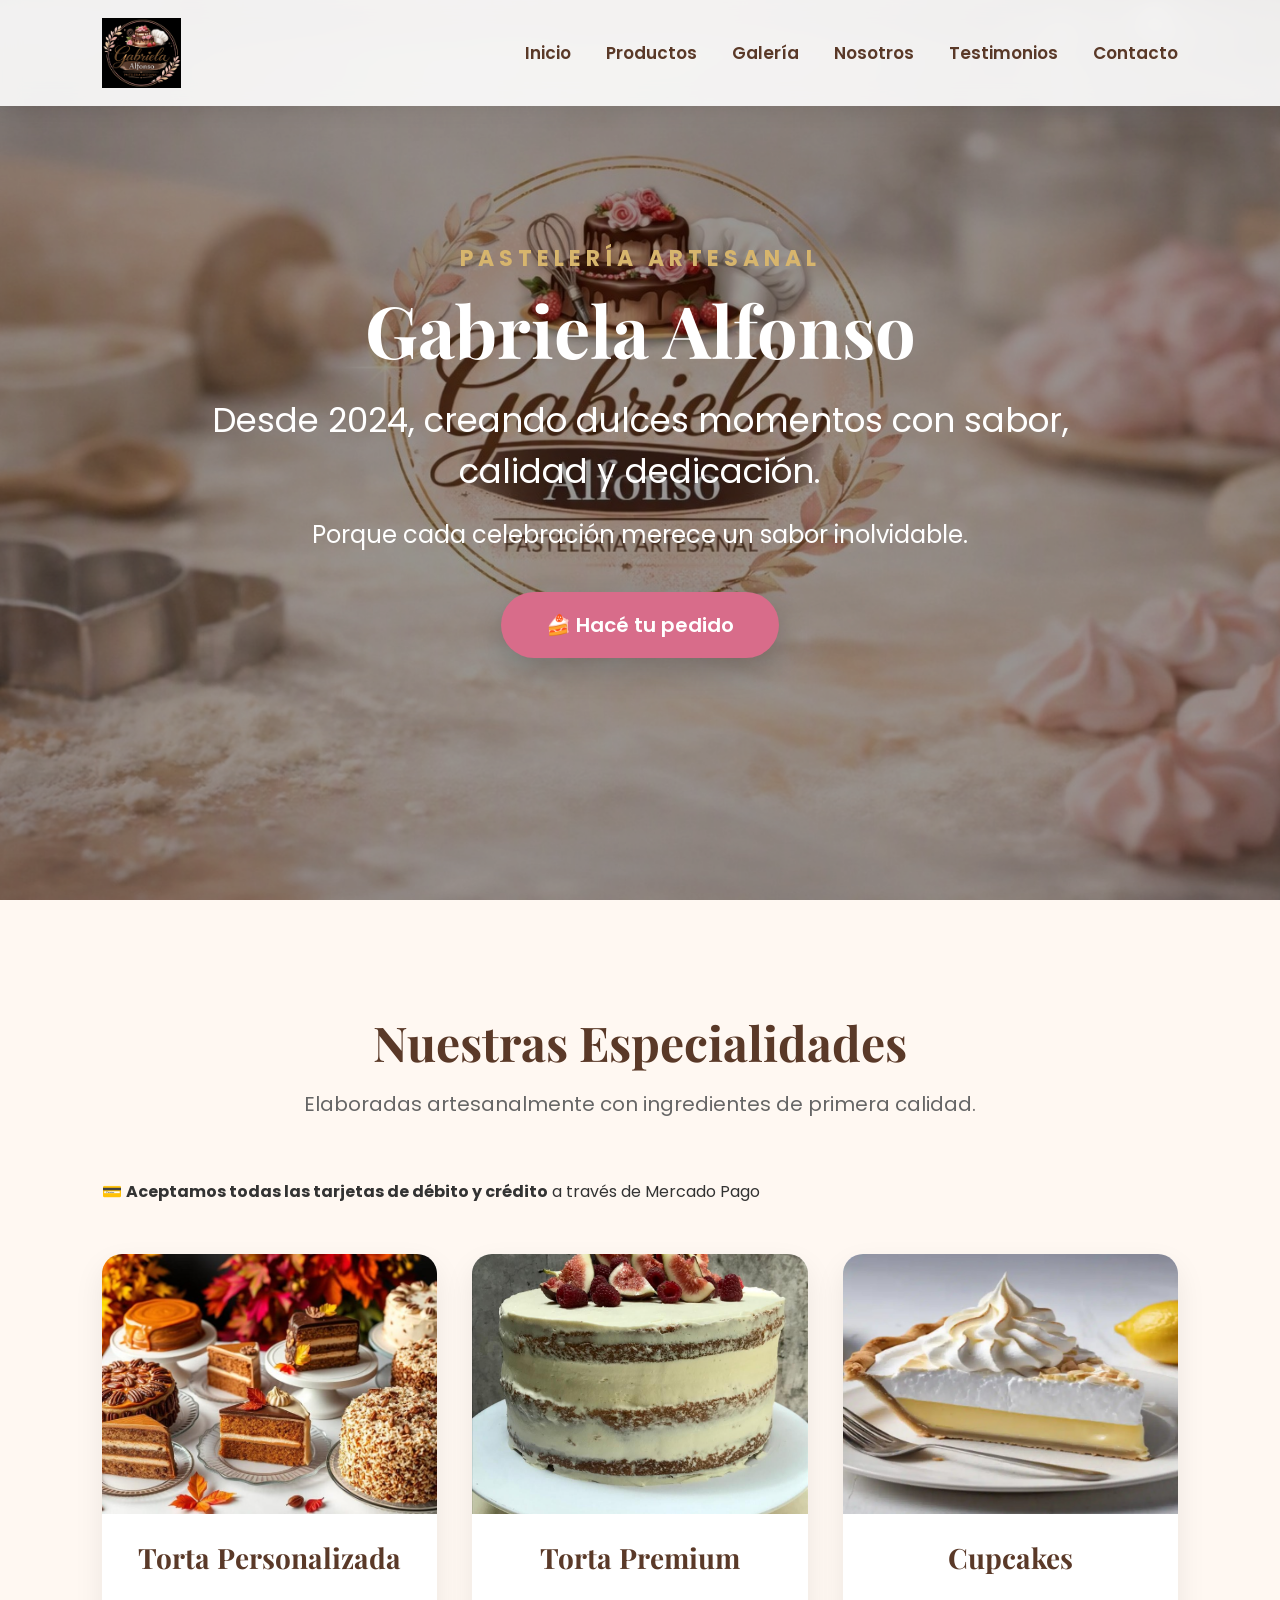
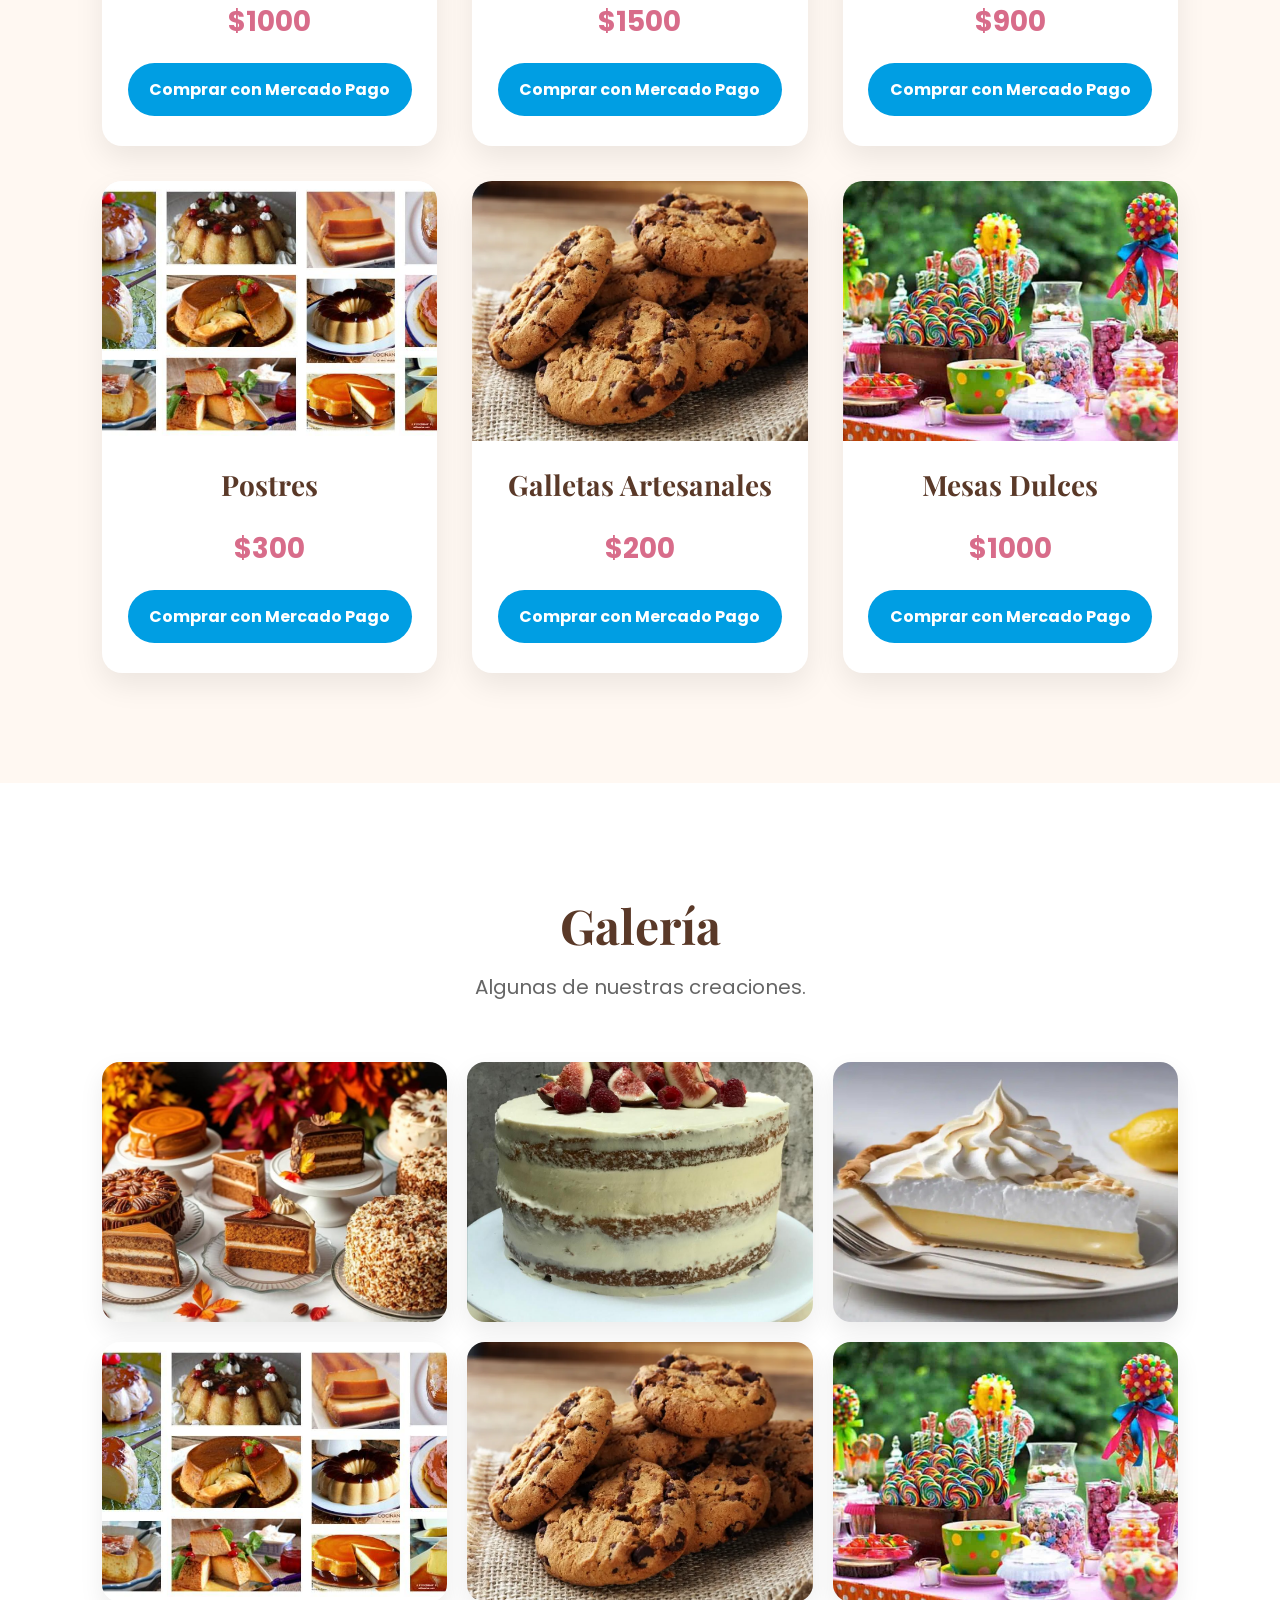
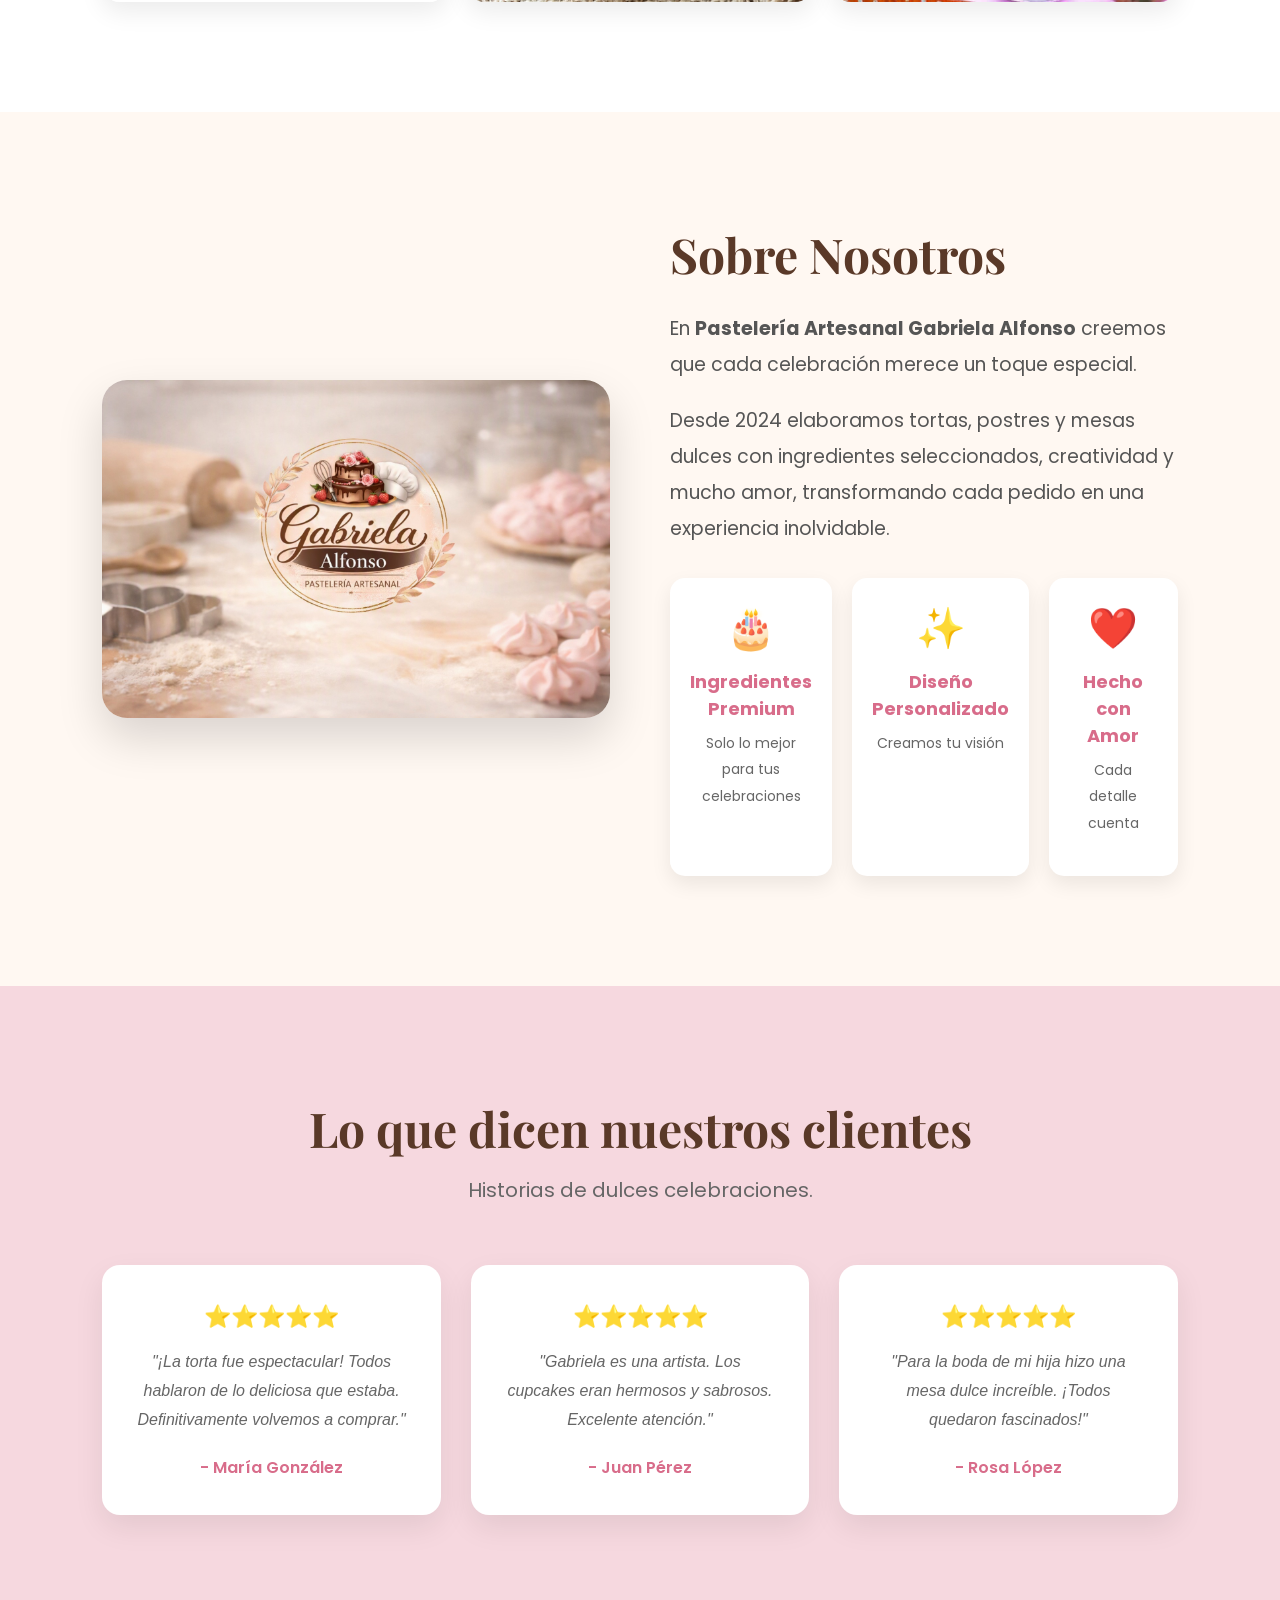
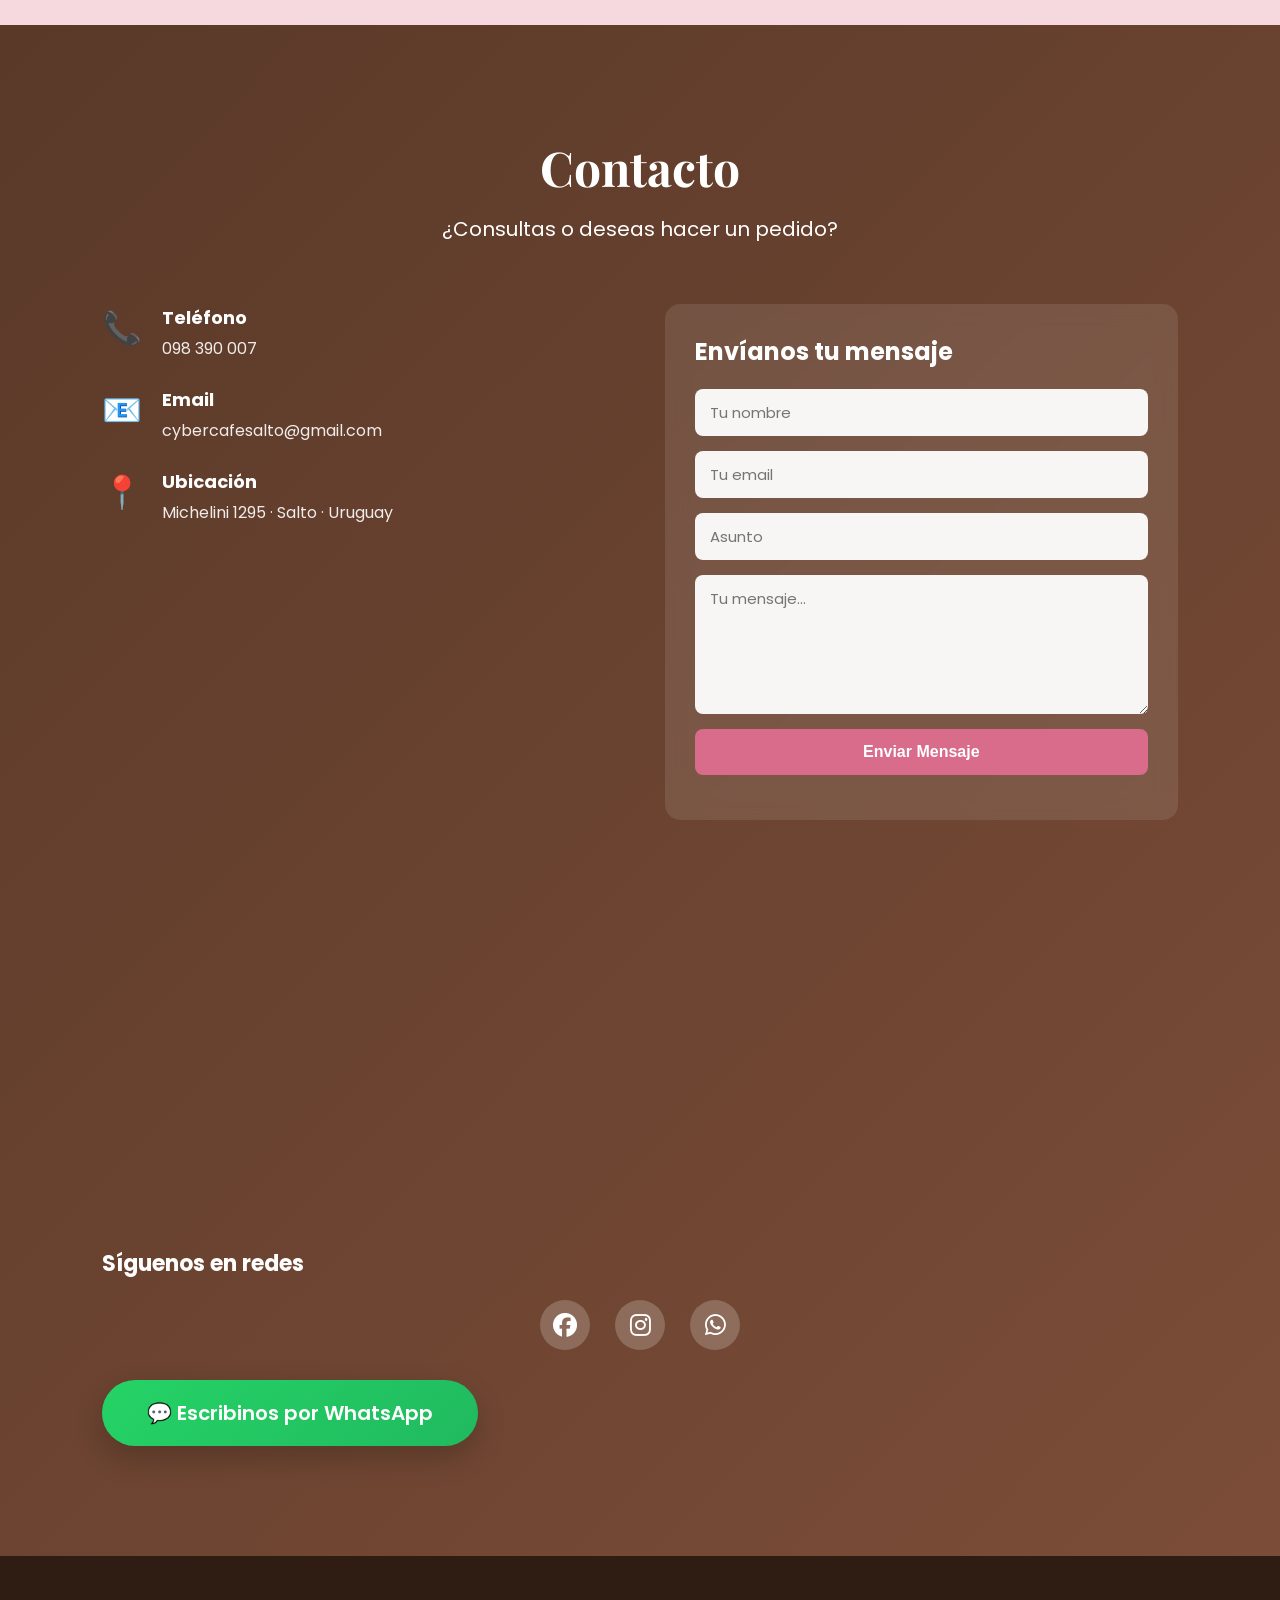
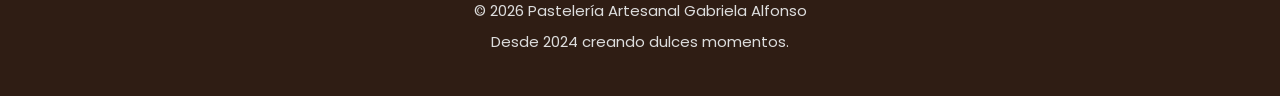
==== commit 1a7ea29c: "Add payment methods notice to products section" ====
--- a/index.html
+++ b/index.html
@@ -90,6 +90,10 @@
 
         <p>Elaboradas artesanalmente con ingredientes de primera calidad.</p>
 
+    </div>
+
+    <div class="metodos-pago">
+        <p>💳 <strong>Aceptamos todas las tarjetas de débito y crédito</strong> a través de Mercado Pago</p>
     </div>
 
     <div class="cards">
--- a/styles.css
+++ b/styles.css
@@ -217,6 +217,10 @@
 
     box-shadow:0 12px 30px rgba(0,0,0,.20);
 
+    border:none;
+
+    cursor:pointer;
+
 }
 
 .btn:hover{
@@ -346,6 +350,7 @@
 }
 
 }
+
 /* ===================================================
    PASTELERÍA ARTESANAL GABRIELA ALFONSO 3.0
    PARTE 2
@@ -474,7 +479,7 @@
 }
 
 /*======================
-      NOSOTROS
+       NOSOTROS
 =======================*/
 
 .nosotros{
@@ -525,8 +530,88 @@
 
 }
 
-/*======================
-    EFECTOS SUAVES
+.caracteristicas{
+    display:grid;
+    grid-template-columns:repeat(3,1fr);
+    gap:20px;
+    margin-top:30px;
+}
+
+.caracteristica{
+    background:white;
+    padding:20px;
+    border-radius:15px;
+    text-align:center;
+    box-shadow:0 8px 20px rgba(0,0,0,.08);
+}
+
+.caracteristica .icono{
+    font-size:40px;
+    display:block;
+    margin-bottom:10px;
+}
+
+.caracteristica h4{
+    color:var(--rosa);
+    margin-bottom:8px;
+    font-size:18px;
+}
+
+.caracteristica p{
+    color:var(--gris);
+    font-size:14px;
+}
+
+/*======================
+     TESTIMONIOS
+=======================*/
+
+.testimonios{
+    background:var(--rosa-claro);
+}
+
+.testimonios-container{
+    display:grid;
+    grid-template-columns:repeat(auto-fit,minmax(300px,1fr));
+    gap:30px;
+    margin-top:50px;
+}
+
+.testimonio{
+    background:white;
+    padding:35px;
+    border-radius:18px;
+    box-shadow:0 12px 30px rgba(0,0,0,.08);
+    text-align:center;
+    transition:.35s;
+}
+
+.testimonio:hover{
+    transform:translateY(-8px);
+    box-shadow:0 18px 40px rgba(0,0,0,.15);
+}
+
+.testimonio .estrellas{
+    font-size:22px;
+    margin-bottom:15px;
+}
+
+.testimonio p{
+    font-style:italic;
+    color:var(--gris);
+    line-height:1.8;
+    margin-bottom:20px;
+    font-size:16px;
+}
+
+.testimonio h4{
+    color:var(--rosa);
+    font-weight:600;
+    font-size:16px;
+}
+
+/*======================
+     EFECTOS SUAVES
 =======================*/
 
 .card,
@@ -538,39 +623,7 @@
 }
 
 /*======================
-      RESPONSIVE
-=======================*/
-
-@media(max-width:900px){
-
-    .nosotros{
-
-        grid-template-columns:1fr;
-
-        text-align:center;
-
-    }
-
-    .nosotros-texto h2{
-
-        font-size:38px;
-
-    }
-
-    .card h3{
-
-        font-size:24px;
-
-    }
-
-}
-/* ===================================================
-   PASTELERÍA ARTESANAL GABRIELA ALFONSO 3.0
-   PARTE 3
-===================================================*/
-
-/*======================
-      CONTACTO
+       CONTACTO
 =======================*/
 
 .contacto{
@@ -579,32 +632,158 @@
 
     color:white;
 
+}
+
+.contacto .titulo-seccion h2,
+.contacto .titulo-seccion p{
+    color:white;
+}
+
+.contacto-content{
+    display:grid;
+    grid-template-columns:1fr 1fr;
+    gap:50px;
+    margin:50px 0;
+    align-items:start;
+}
+
+.datos{
+    display:flex;
+    flex-direction:column;
+    gap:25px;
+}
+
+.dato{
+    display:flex;
+    gap:20px;
+    align-items:flex-start;
+}
+
+.icono-dato{
+    font-size:32px;
+    min-width:40px;
+}
+
+.dato h4{
+    margin-bottom:5px;
+    font-size:18px;
+}
+
+.dato p{
+    color:rgba(255,255,255,.9);
+    font-size:16px;
+}
+
+.formulario-contacto{
+    background:rgba(255,255,255,.1);
+    padding:30px;
+    border-radius:15px;
+    backdrop-filter:blur(10px);
+}
+
+.formulario-contacto h3{
+    margin-bottom:20px;
+    font-size:24px;
+}
+
+.formulario-contacto form{
+    display:flex;
+    flex-direction:column;
+    gap:15px;
+}
+
+.formulario-contacto input,
+.formulario-contacto textarea{
+    padding:12px 15px;
+    border:none;
+    border-radius:8px;
+    font-family:'Poppins',sans-serif;
+    font-size:15px;
+    background:rgba(255,255,255,.95);
+}
+
+.formulario-contacto input:focus,
+.formulario-contacto textarea:focus{
+    outline:none;
+    box-shadow:0 0 10px rgba(216,108,138,.5);
+}
+
+.btn-enviar{
+    padding:14px;
+    background:var(--rosa);
+    color:white;
+    border:none;
+    border-radius:8px;
+    font-weight:600;
+    cursor:pointer;
+    transition:.3s;
+    font-size:16px;
+}
+
+.btn-enviar:hover{
+    background:#c45d79;
+    transform:translateY(-2px);
+}
+
+.mensaje-envio{
+    margin-top:15px;
+    font-size:14px;
     text-align:center;
-
-}
-
-.contacto h2{
-
-    font-family:'Playfair Display',serif;
-
-    font-size:48px;
-
-    margin-bottom:35px;
-
-}
-
-.datos{
-
-    margin-bottom:40px;
-
-}
-
-.datos p{
-
-    font-size:20px;
-
-    margin:15px 0;
-
+}
+
+.mensaje-envio.exito{
+    color:#4CAF50;
+}
+
+.mensaje-envio.error{
+    color:#ff6b6b;
+}
+
+.mapa{
+    margin-top:40px;
+}
+
+.redes{
+    margin-top:40px;
+}
+
+.redes h3{
+    margin-bottom:20px;
+    font-size:22px;
+}
+
+.iconos-redes{
+    display:flex;
+    justify-content:center;
+    gap:25px;
+}
+
+.red-icon{
+    width:50px;
+    height:50px;
+    display:flex;
+    align-items:center;
+    justify-content:center;
+    background:rgba(255,255,255,.2);
+    border-radius:50%;
+    color:white;
+    font-size:24px;
+    transition:.3s;
+    text-decoration:none;
+}
+
+.red-icon:hover{
+    background:var(--rosa);
+    transform:translateY(-5px);
+}
+
+.whatsapp-btn{
+    margin-top:30px;
+    background:linear-gradient(135deg,#25D366,#20BA5F);
+}
+
+.whatsapp-btn:hover{
+    background:linear-gradient(135deg,#20BA5F,#1B9B52);
 }
 
 /*======================
@@ -746,6 +925,7 @@
 .productos,
 .galeria,
 .nosotros,
+.testimonios,
 .contacto{
 
     animation:aparecer 1s ease;
@@ -753,7 +933,7 @@
 }
 
 /*======================
-      IMÁGENES
+       IMÁGENES
 =======================*/
 
 img{
@@ -765,7 +945,7 @@
 }
 
 /*======================
-      ENLACES
+       ENLACES
 =======================*/
 
 a{
@@ -775,7 +955,7 @@
 }
 
 /*======================
-      RESPONSIVE
+       RESPONSIVE
 =======================*/
 
 @media(max-width:768px){
@@ -792,10 +972,17 @@
 
     }
 
-    .contacto h2{
-
-        font-size:36px;
-
+    .contacto-content{
+        grid-template-columns:1fr;
+        gap:30px;
+    }
+
+    .caracteristicas{
+        grid-template-columns:1fr;
+    }
+
+    .testimonios-container{
+        grid-template-columns:1fr;
     }
 
     .datos p{
@@ -804,77 +991,57 @@
 
     }
 
-    .redes{
-
-    margin-top:25px;
-
-    display:flex;
-
-    justify-content:center;
-
-    gap:20px;
-
-}
-
-.redes img{
-
-    width:45px;
+    .iconos-redes{
+        flex-wrap:wrap;
+    }
+
+    footer{
+
+        font-size:14px;
+
+    }
+
+}
+
+.precio{
+
+    font-size:28px;
+
+    font-weight:bold;
+
+    color:#d86c8a;
+
+    text-align:center;
+
+    margin-bottom:20px;
+
+}
+
+.btn-comprar{
+
+    display:block;
+
+    width:85%;
+
+    margin:20px auto 30px;
+
+    text-align:center;
+
+    background:#009ee3;
+
+    color:white;
+
+    padding:14px;
+
+    border-radius:40px;
+
+    text-decoration:none;
+
+    font-weight:bold;
 
     transition:.3s;
 
-}
-
-.redes img:hover{
-
-    transform:scale(1.2);
-
-}
-
-    footer{
-
-        font-size:14px;
-
-    }
-
-}
-
-.precio{
-
-    font-size:28px;
-
-    font-weight:bold;
-
-    color:#d86c8a;
-
-    text-align:center;
-
-    margin-bottom:20px;
-
-}
-
-.btn-comprar{
-
-    display:block;
-
-    width:85%;
-
-    margin:20px auto 30px;
-
-    text-align:center;
-
-    background:#009ee3;
-
-    color:white;
-
-    padding:14px;
-
-    border-radius:40px;
-
-    text-decoration:none;
-
-    font-weight:bold;
-
-    transition:.3s;
+    border:none;
 
 }
 
@@ -884,4 +1051,4 @@
 
     transform:scale(1.04);
 
-}+}
